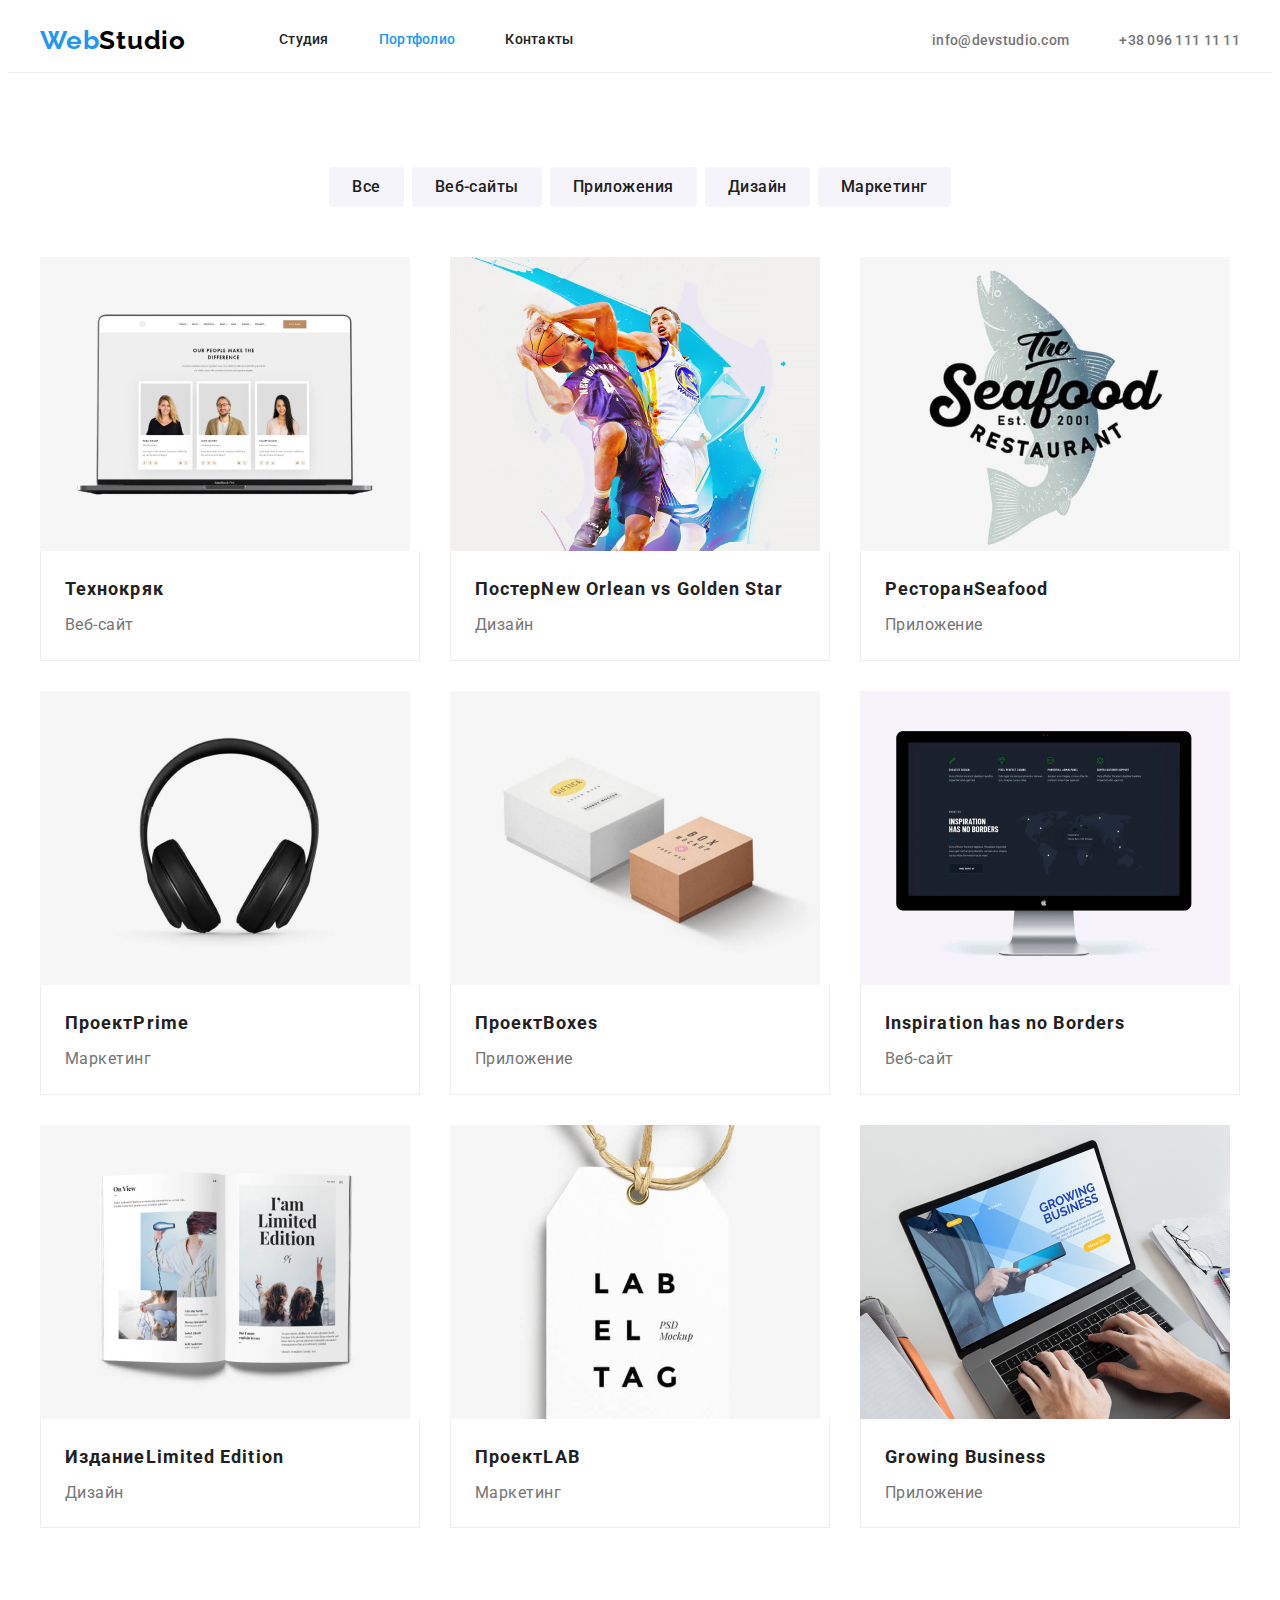
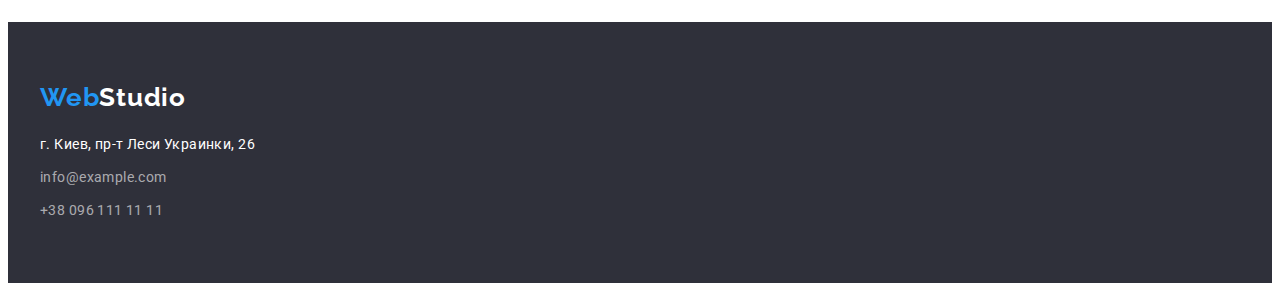
==== portfolio.html @ 02477a1e "Pre home work4" ====
<!DOCTYPE html>
<html lang="en">
<head>
    <meta charset="UTF-8">
    <meta http-equiv="X-UA-Compatible" content="IE=edge">
    <meta name="viewport" content="width=device-width, initial-scale=1.0">
    <title>Портфолио</title>
    <link rel="preconnect" href="https://fonts.gstatic.com">
    <link href="https://fonts.googleapis.com/css2?family=Raleway:wght@700&family=Roboto:wght@400;500;700;900&display=swap" 
    rel="stylesheet">
    <link rel="stylesheet" href="https://cdnjs.cloudflare.com/ajax/libs/modern-normalize/1.0.0/modern-normalize.min.css" 
    integrity="sha512-ISS7cAi1PEhQ8jnbJpJZMd29NlhNj4AWYyLOSp2CE/CsHxTCu+r+t0D2yoJudVrd0/8fTVPUVDzY5Tvli75u/g==" crossorigin="anonymous"/>
    <link rel="stylesheet" href="./css/styles.css">
</head>
<body>
    <header class="header">
        <div class="container header-container">
        <nav class="navigation">
            <a href="/" lang="en" class="header-logo logopart1 link">Web<span class="header-logopart2 link">Studio</span>
            </a>
            <ul class="navigation-list list">
                <li class="navigation-item">
                    <a class="navigation-link link" href="./index.html">Студия</a></li>
                <li class="navigation-item">
                    <a class="navigation-link link active-link" href="./portfolio.html">Портфолио</a></li>
                <li class="navigation-item">
                    <a class="navigation-link link" href="">Контакты</a></li> 
            </ul>
        </nav> 
        <ul class="contact-list list">  
            <li class="contact-item"><a class="mail-link link" href="mailto:info@devstudio.com" lang="en">  info@devstudio.com </a>
            </li>
            <li class="contact-item"><a class="tel-link link" href="tel:+380961111111">+38 096 111 11 11</a>
            </li>
        </ul>
    </div>          
    </header>
    <main>
     <!--project selector-->
    <section>
        <div class="container project-container">  
     <h2 class="visually-hidden">Выбор примеров наших работ</h2>
         <ul class="selector-list list">
            <li class="selector-item">
                <button class="selector-btn first-btn" type="button">Все</button>
            </li>
            <li class="selector-item">
                <button class="selector-btn second-btn" type="button">Веб-сайты</button>
            </li>
            <li class="selector-item">
                <button class="selector-btn third-btn" type="button">Приложения</button>
            </li>
            <li class="selector-item">
                <button class="selector-btn fourth-btn" type="button">Дизайн</button>
            </li>
            <li class="selector-item">
                <button class="selector-btn fifth-btn" type="button">Маркетинг</button>
            </li>
         </ul>    
     <!--project examples-->
     <h2 class="visually-hidden">Примеры наших работ</h2>
        <ul class="project-list list">
            <li class="project-item">
                <a class="project-link link" href="">
                    <img class="project-item-img" src="./images/projectexamples/website-technokjak.jpg"
                     alt="вебсайт на мониторе" width="370" height="294">
                     <div class="project-description">
                    <h3 class="project-name">Технокряк</h3>
                    <p class="project-type">Веб-сайт</p>
                    </div>
                </a> 
            </li>
            <li class="project-item"> 
                <a class="project-link link" href="">
                <img class="project-item-img" src="./images/projectexamples/posters.jpg"
                 alt="постер с баскетболистами" width="370" height="294">
                 <div class="project-description">
                <h3 class="project-name">Постер<span lang=en>New Orlean vs Golden Star</span></h3>
                <p class="project-type">Дизайн</p>
                </div>
                </a>
            </li>
            <li class="project-item">
                <a class="project-link link" href="">
                <img class="project-item-img" src="./images/projectexamples/app-seafood.jpg"
                alt="торговый знак ресторана" width="370" height="294">
                <div class="project-description">
                <h3 class="project-name">Ресторан<span lang=en>Seafood</span></h3>
                <p class="project-type">Приложение</p>
                </div>
                </a>    
            </li>
            <li class="project-item">
                <a class="project-link link" href="">
                <img class="project-item-img" src="./images/projectexamples/marketing-prime.jpg"
                alt="наушники" width="370" height="294">
                <div class="project-description">
                <h3 class="project-name">Проект<span lang=en>Prime</span></h3>
                <p class="project-type">Маркетинг</p>
                </div>
                </a>   
            </li>
            <li class="project-item">
                <a class="project-link link" href="">
                <img class="project-item-img" src="./images/projectexamples/app-box.jpg"
                alt="две коробки" width="370" height="294">
                <div class="project-description">
                <h3 class="project-name">Проект<span lang=en>Boxes</span></h3>
                <p class="project-type">Приложение</p>
                </div>
                </a>    
            </li>
            <li class="project-item">
                <a class="project-link link" href="">
                <img class="project-item-img" src="./images/projectexamples/website-insperation.jpg"
                 alt="стильный монитор" width="370" height="294">
                 <div class="project-description">
                <h3 class="project-name" lang=en>Inspiration has no Borders</h3>
                <p class="project-type">Веб-сайт</p>
                </div> 
                </a>
            </li>           
            <li class="project-item">
                <a class=" project-link link" href="">
                <img class="project-item-img" src="./images/projectexamples/desing-edition.jpg"
                alt="разворот книги" width="370" height="294">
                <div class="project-description">
                <h3 class="project-name">Издание<span lang=en>Limited Edition</span></h3>
                <p class="project-type">Дизайн</p>
                </div>
                </a>
            </li>
            <li class="project-item">
                <a class="project-link link" href="">
                <img class="project-item-img" src="./images/projectexamples/marketing-lab.jpg"
                alt="изображение этикетки" width="370" height="294">
                <div class="project-description">
                <h3 class="project-name">Проект<span lang=en>LAB</span></h3>
                <p class="project-type">Маркетинг</p>
                </div>
                </a>    
            </li>            
            <li class="project-item">
                <a class="project-link link" href="">
                <img class="project-item-img" src="./images/projectexamples/app-grow.jpg"
                alt="рабочее место бизнесмена" width="370" height="294">
                <div class="project-description">
                <h3 class="project-name" lang=en>Growing Business</h3>
                <p class="project-type">Приложение</p>
                </div>
                </a>    
            </li>
            </ul>
        </div>
    </section>
    </main>
    <!--contacts-->
    <footer class="footer">
        <div class="container footer-container">
        <h3 class="visually-hidden">Как с нами связаться</h3>
        <a href="/" lang="en" class="footer-logo logopart1 link">Web<span class="footer-logopart2 link">Studio</span>
        </a>
        <address class="address">
            <ul class="address-list list">
                <li class="address-item">
                    <a class="address-link link" href="https://goo.gl/maps/XUvR72vDCjaBUCEy9"  target="_blank" rel="noopener noreferrer">
                    г. Киев, пр-т Леси Украинки, 26</a>
                </li>
                <li class="address-item"><a class="footer-mail-link link" href="mailto:info@example.com" lang="en">  info@example.com </a>
                </li>
                <li class="address-item"><a class="footer-tel-link link" href="tel:+380961111111">+38 096 111 11 11</a>
                </li>
            </ul>
        </address>
    </div>   
    </footer>
</body>
</html>
---- css/styles.css ----
:root {
    --main-font: "Roboto", sans-serif; 
    --secondary-font: "Raleway", sans-serif;
    --accent-color: #2196F3;
    --main-color: #212121;
    --secondary-collor: #757575;
    --contrast-color: #FFFFFF;
    --secondblack-color:  #000000;
    --header-line-color:#ECECEC;
    --footer-text-color: rgba(255, 255, 255, 0.6);
    --footer-color: #2F303A;
    --section-color: #F5F4FA;
    --project-border-color: #EEEEEE;
    --section-top: 94px;
    --section-btm: 94px;
}

body {  
    font-family: var(--main-font); 
}
h1,
h2,
h3,
h4,
h5,
h6,
p {
  margin: 0;
}

ul,
ol {
  margin: 0;
  padding: 0;
}
img {
  display: block;
}   
.link {
    text-decoration: none;
}
.list {
    list-style: none;
    }

.address {
    font-style: normal;
}

.visually-hidden {
    position: absolute !important;
    clip: rect(1px 1px 1px 1px); /* IE6, IE7 */
    clip: rect(1px, 1px, 1px, 1px);
    padding: 0 !important;
    border: 0 !important;
    height: 1px !important;
    width: 1px !important;
    overflow: hidden;
  }
  
  .container {
   margin: 0 auto;
   padding-left: 15px;
   padding-right: 15px;
   width: 1200px;
  }

/*====================COMPONENTS===========================*/
.logopart1 {
    font-family: var(--secondary-font);
    font-weight: bold;
    font-size: 26px;
    line-height: 1.19;
    letter-spacing: 0.03em;
    
    color: var(--accent-color);
}
.title {
    font-weight: bold;
    font-size: 36px;
    line-height: 1.17;
    letter-spacing: 0.03em;
    text-align: center;
    
    color: var(--main-color);
    margin-bottom: 50px;
    }
button {
    border: 1px solid transparent;
    outline-style: none;
    }
/*====================END COMPONENTS===========================*/

/*====================HEADER===========================*/
.header-container {
    display: flex;
    align-items: center;
}
.navigation{
    display: flex;
    align-items: center;
}
.navigation-list{
    display: flex;
    align-items: center;
}
.contact-list{
    display: flex;
    align-items: center;
    margin-left: auto;
}
.header-logopart2 {
    font-family: var(--secondary-font);
    font-weight: bold;
    font-size: 26px;
    line-height: 1.19;
    letter-spacing: 0.03em;
    
    color: var(--secondblack-color);      
}
.header-logo{
    margin-right: 93px;
}
.navigation-item:not(:last-child) {
    margin-right: 50px;
  }
.navigation-link {
    display: block;
    padding-top: 24px;
    padding-bottom: 24px;

    font-weight: 500;
    font-size: 14px;
    line-height: 1.14;
    letter-spacing: 0.02em;
    
    color: var(--main-color);  
}
.navigation-link:hover,
.navigation-link:focus {
    color: var(--accent-color);
} 
.active-link {
    color:var(--accent-color)
}
.mail-link {
    font-weight: 500;
    font-size: 14px;
    line-height: 1.14;
    letter-spacing: 0.02em;

    color: var(--secondary-collor);
}
.contact-item:first-child {
    margin-right: 50px;
}
.tel-link {
    font-weight: 500;
    font-size: 14px;
    line-height: 1.14;
    letter-spacing: 0.02em;

    color: var(--secondary-collor);
}
.mail-link:hover,
.mail-link:focus {
color: var(--accent-color);
}
.tel-link:hover,
.tel-link:focus {
color: var(--accent-color);
}
.header{
     border-bottom: 1px solid var(--header-line-color);
}
/*.header-container{
    padding-top: 24px;
    padding-bottom: 24px;
}*/
/*====================END HEADER===========================*/

/*====================HERO===========================*/
.hero{
    background-color: var(--footer-color);
}
.hero-title {
    font-weight: 900;
    font-size: 44px;
    line-height: 1.36;
    letter-spacing: 0.06em;
    text-align: center;
    text-transform: uppercase;
    color: var(--contrast-color);
    max-width: 696px;
    margin: 0 auto 30px;
    }
.hero-btn {
    font-weight: bold;
    font-size: 16px;
    line-height: 1.88;
    cursor: pointer;

    color: var(--contrast-color);
    background: var(--accent-color);
    border-radius: 4px;
    padding: 10px 32px;
    min-width: 200px;
    text-align: center;
    box-shadow: 0px 4px 4px rgba(0, 0, 0, 0.25);
}
.hero-container{
    text-align: center;
    padding: 200px 15px;
}
/*====================END HERO===========================*/

/*====================ADVANTAGES===========================*/
.advantage-container{
    display: flex;
    align-items: center;
    padding-top: var(--section-top);
    padding-bottom:var(--section-btm);
}
.advantages-list{
    display: flex;
    align-items: center;
    width: 1170px;
}
.advantage-item{
    flex-basis: calc(100% /4 - 30px);
    min-width: 270px;
}
.advantage-item:not(:last-child) {
    margin-right: 30px;
}
.advantage-name {
    font-weight: bold;
    font-size: 14px;
    line-height: 1.14;
    letter-spacing: 0.03em;
    text-transform: uppercase;
    
    color: var(--main-color);
    margin-bottom: 10px;
}
.advantage-description {
    font-size: 14px;
    line-height: 1.71;
    letter-spacing: 0.03em;

    color: var(--secondary-collor);
}
/*====================END ADVANTAGES===========================*/

/*====================WHAT WE DO===========================*/
.doing-container{
    padding-bottom: var(--section-btm);
}
.doing-list{
    display: flex;
    flex-wrap: wrap;
    align-items: center;
    margin-left: -30px;
    margin-top: -30px;
}
.doing-item {
    flex-basis: calc(100% /3 - 30px);
    margin-left: 30px;
    margin-top: 30px;
}
/*====================END WHAT WE DO===========================*/

/*====================TEAM===========================*/
.worker-list{
    display: flex;
    flex-wrap: wrap;
    align-items: center;
    margin-left: -30px;
    margin-top: -30px;
}
.worker-item{
    flex-basis: calc(100% / 4 - 30px);
    margin-left: 30px;
    margin-top: 30px;
}
.worker-name {
font-weight: 500;
font-size: 16px;
line-height: 1.19;
letter-spacing: 0.03em;

color: var(--main-color);
margin-bottom: 10px;
} 
.position-name {
font-weight: normal;
font-size: 16px;
line-height: 1.19;
letter-spacing: 0.03em;

color: var(--secondary-collor);
}
.team{
background-color: var(--section-color);
}
.team-container{
    padding-top: var(--section-top);
    padding-bottom: var(--section-btm);
}
.worker-description{
    background: var(--contrast-color);
    padding-top: 30px;
    padding-bottom: 30px;

    text-align: center;
    border-radius: 0px 0px 4px 4px;
    box-shadow: 0px 1px 3px rgba(0, 0, 0, 0.12), 0px 1px 1px rgba(0, 0, 0, 0.14), 0px 2px 1px rgba(0, 0, 0, 0.2);
}
.worker-item-img{
    box-shadow: 0px 1px 3px rgba(0, 0, 0, 0.12), 0px 1px 1px rgba(0, 0, 0, 0.14), 0px 2px 1px rgba(0, 0, 0, 0.2);
}
/*====================END TEAM===========================*/
/*====================FOOTER===========================*/
.footer-logo{
    display: inline-block;
    margin-bottom: 20px;
}
.footer-logopart2 {
    font-family: var(--secondary-font);
    font-weight: bold;
    font-size: 26px;
    line-height: 1.19;
    letter-spacing: 0.03em;
    color: var(--contrast-color);
}
.address-link {
font-weight: normal;
font-size: 14px;
line-height: 1.71;
letter-spacing: 0.03em;
color: var(--contrast-color);
display: inline-block;
}
.address-item + .address-item {
margin-top: 9px;
} 
.footer-mail-link,
.footer-tel-link 
 {
    font-family:var(--main-font);
    font-weight: normal;
    font-size: 14px;
    line-height: 1.71;
    letter-spacing: 0.03em;
    color:var(--footer-text-color);
    display: inline-block;
}
.footer {
background-color:var(--footer-color);
}
.footer-container {
    padding-top: 60px;
    padding-bottom: 60px;
}
/*====================END FOOTER===========================*/

/*====================PROJECT SELECTOR===========================*/ 
.selector-list{
    display: flex;
    justify-content: center;
    margin-bottom: 50px;

}
.selector-item:not(:last-child){
    margin-right: 8px;  
}
.selector-btn {
    font-family: var(--main-font);
    font-weight: 500;
    font-size: 16px;
    line-height: 1.63;
    letter-spacing: 0.03em;
    
    color: var(--main-color);
    background: var(--section-color);
    border-radius: 4px;
    padding: 6px 22px;

    cursor: pointer;
}

.selector-btn:hover,
.selector-btn:focus {
    color: var(--contrast-color);
    background: var(--accent-color);
    box-shadow: 0px 3px 1px rgba(0, 0, 0, 0.1), 0px 1px 2px rgba(0, 0, 0, 0.08), 0px 2px 2px rgba(0, 0, 0, 0.12);
}
.first-btn{
    min-width: 73px;
}
.second-btn{
    min-width: 128px;
}
.third-btn{
    min-width: 145px;
}
.fourth-btn{
    min-width: 103px;
}
.fifth-btn{
  min-width: 130px;  
}
.project-container{
        padding-top: var(--section-top);
        padding-bottom: var(--section-btm);
    
    }

/*====================END PROJECT SELECTOR===========================*/

/*====================PROJECT EXAMPLES===========================*/
.project-list{
    display: flex;
    flex-wrap: wrap;
    margin: -15px;
    align-items: center;
    /*margin-left: -30px;
    margin-top: -30px;*/

}
.project-item{
    flex-basis: calc(100% / 3 - 30px);
    /*margin-left: 30px;
    margin-top: 30px;*/
    margin: 15px;
}
.project-item:hover,
.project-item:focus {
    box-shadow: 0px 1px 1px rgba(0, 0, 0, 0.12), 0px 4px 4px rgba(0, 0, 0, 0.06), 1px 4px 6px rgba(0, 0, 0, 0.16);
}
.project-name {
    font-family: var(--main-font);
    font-weight: bold;
    font-size: 18px;
    line-height: 2.00;
    letter-spacing: 0.06em;
    
    color: var(--main-color);
    margin-bottom: 4px; 
}
.project-type {
    font-family: Roboto;
    font-weight: normal;
    font-size: 16px;
    line-height: 1.8;
    letter-spacing: 0.03em;

    color: var(--secondary-collor);
}
.project-description{
    padding: 20px 24px;
    border: 1px solid var(--project-border-color);
    border-top: none;
}
/*====================END PROJECT EXAMPLES===========================*/
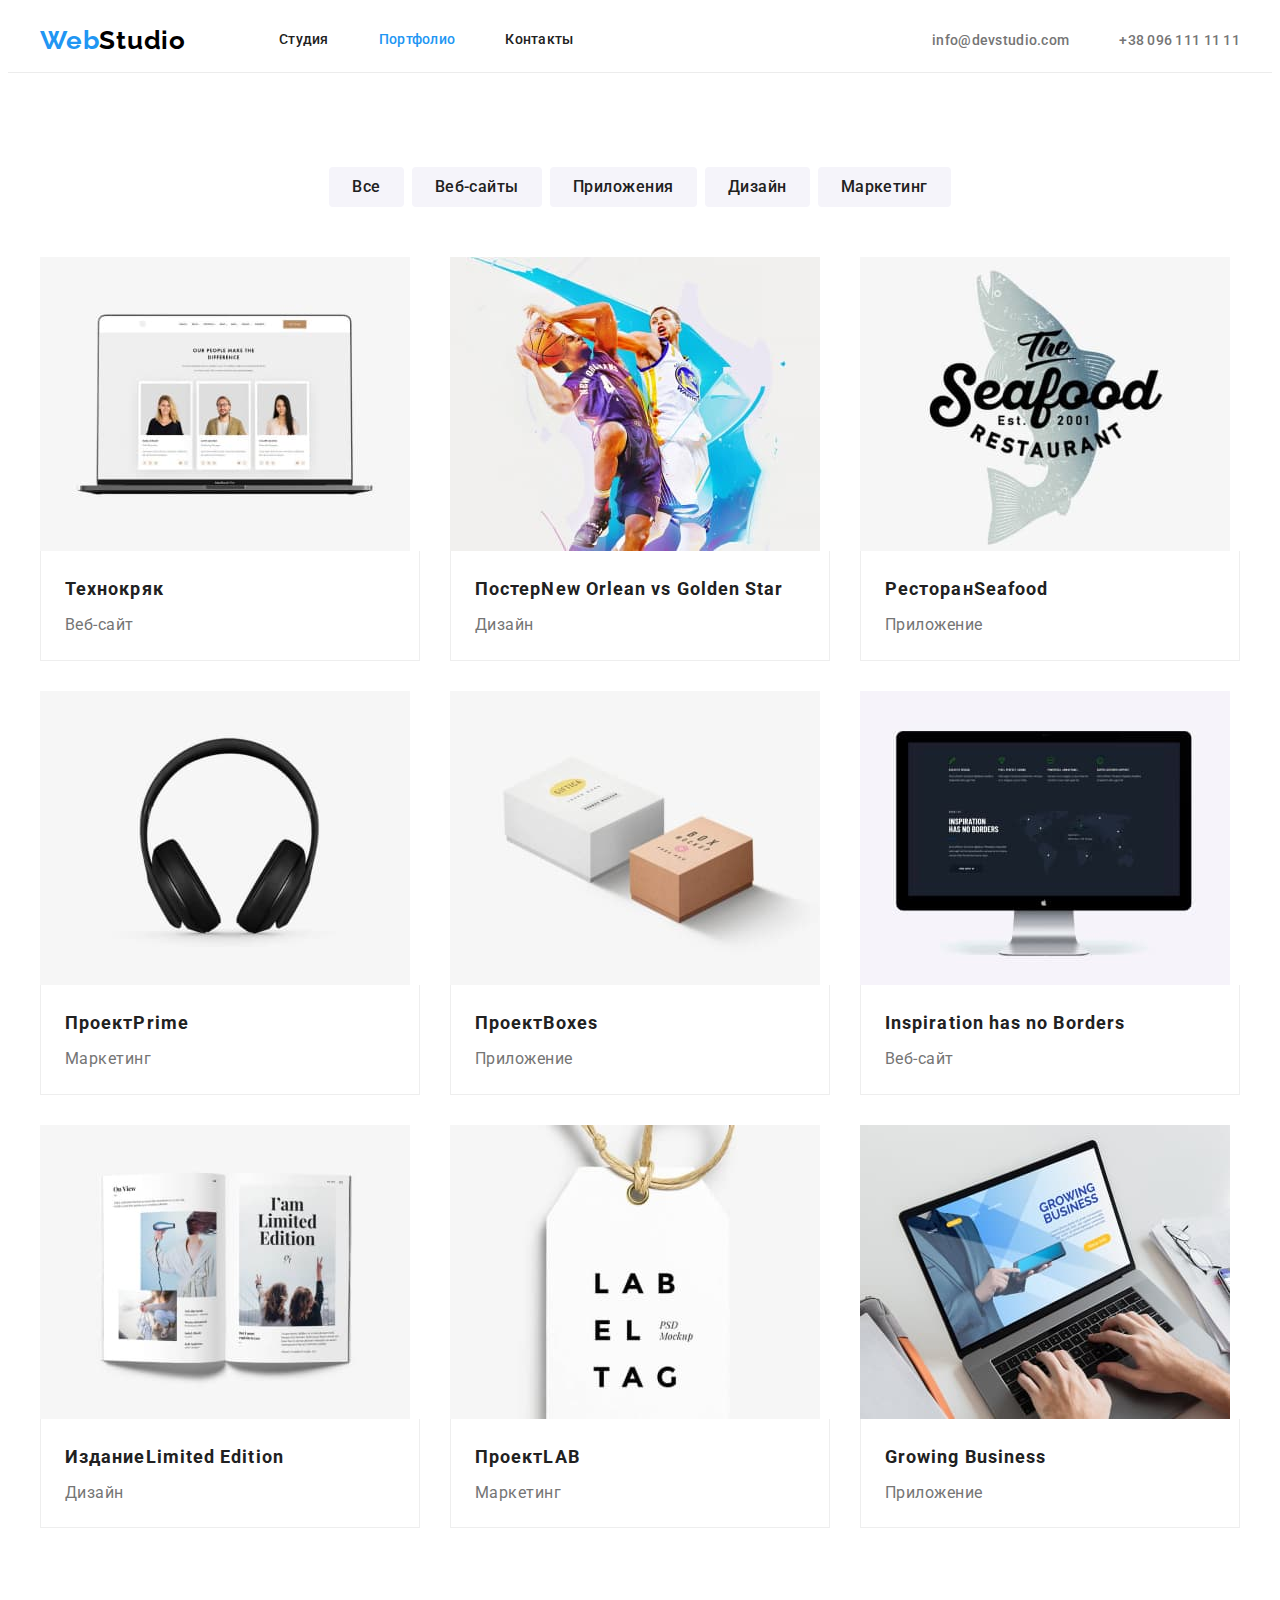
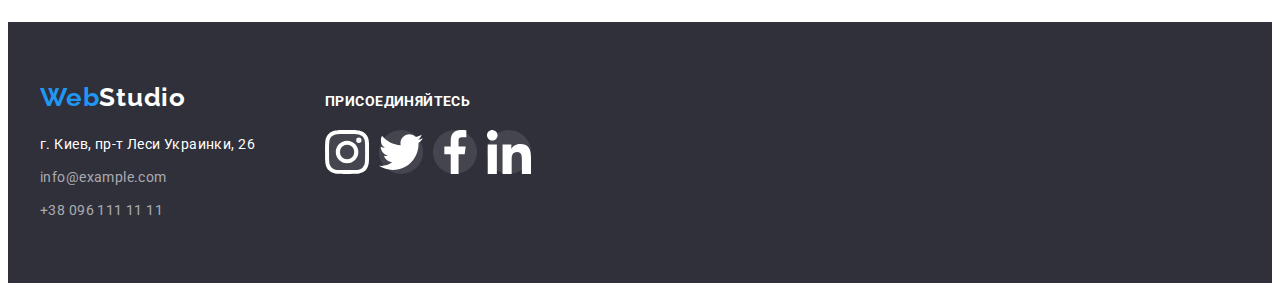
==== commit 16259053: "socia&client link" ====
--- a/portfolio.html
+++ b/portfolio.html
@@ -157,6 +157,7 @@
     <!--contacts-->
     <footer class="footer">
         <div class="container footer-container">
+        <section class="contact">
         <h3 class="visually-hidden">Как с нами связаться</h3>
         <a href="/" lang="en" class="footer-logo logopart1 link">Web<span class="footer-logopart2 link">Studio</span>
         </a>
@@ -172,7 +173,39 @@
                 </li>
             </ul>
         </address>
-    </div>   
+        </section>
+
+        <section class="social">
+        <h2 class="visually-hidden">Мы в соцсетях</h2>
+        <b class="join">Присоединяйтесь</b>
+        <ul class="social-link-list list">
+            <li class="social-link-item"><a href="" class="social-link-icon-footer link" target="_blank" rel="noopener noreferrer">
+                <svg class="social-list-icon">
+                    <use href="./images/icons.svg#icon-instagram"></use>
+                </svg>  
+            </a>
+            </li>
+            <li class="social-link-item"><a href="" class="social-link-icon-footer link" target="_blank" rel="noopener noreferrer">
+                <svg class="social-list-icon">
+                    <use href="./images/icons.svg#icon-twitter"></use>
+                </svg>  
+            </a>
+            </li>
+            <li class="social-link-item"><a href="" class="social-link-icon-footer link" target="_blank" rel="noopener noreferrer">
+                <svg class="social-list-icon">
+                    <use href="./images/icons.svg#icon-facebook"></use>
+                </svg>  
+            </a>
+            </li>
+            <li class="social-link-item"><a href="" class="social-link-icon-footer link" target="_blank" rel="noopener noreferrer">
+                <svg class="social-list-icon">
+                    <use href="./images/icons.svg#icon-linkedin"></use>
+                </svg>  
+            </a>
+            </li>
+            </ul>
+        </section>
+    </div> 
     </footer>
 </body>
 </html>--- a/css/styles.css
+++ b/css/styles.css
@@ -10,7 +10,10 @@
     --footer-text-color: rgba(255, 255, 255, 0.6);
     --footer-color: #2F303A;
     --section-color: #F5F4FA;
+    --social-link-color:#AFB1B8;
     --project-border-color: #EEEEEE;
+    --bg-hero-color:#C4C4C4;
+    --hero-overlay: rgba(47, 48, 58, 0.4);
     --section-top: 94px;
     --section-btm: 94px;
 }
@@ -180,8 +183,19 @@
 /*====================END HEADER===========================*/
 
 /*====================HERO===========================*/
-.hero{
-    background-color: var(--footer-color);
+.overlay{
+    max-width: 1600px;
+    height: 600;
+    margin-left: auto;
+    margin-right: auto;
+    background-image: linear-gradient(
+        var(--hero-overlay),
+        var(--hero-overlay)
+        ), 
+    url("../images/hero/bg-img.jpg");
+    background-repeat: no-repeat;
+    background-size: cover;
+    background-color: var(--bg-hero-color);
 }
 .hero-title {
     font-weight: 900;
@@ -211,6 +225,7 @@
 .hero-container{
     text-align: center;
     padding: 200px 15px;
+
 }
 /*====================END HERO===========================*/
 
@@ -297,6 +312,7 @@
 font-size: 16px;
 line-height: 1.19;
 letter-spacing: 0.03em;
+margin-bottom: 16px;
 
 color: var(--secondary-collor);
 }
@@ -309,8 +325,7 @@
 }
 .worker-description{
     background: var(--contrast-color);
-    padding-top: 30px;
-    padding-bottom: 30px;
+    padding: 30px 32px;
 
     text-align: center;
     border-radius: 0px 0px 4px 4px;
@@ -319,8 +334,88 @@
 .worker-item-img{
     box-shadow: 0px 1px 3px rgba(0, 0, 0, 0.12), 0px 1px 1px rgba(0, 0, 0, 0.14), 0px 2px 1px rgba(0, 0, 0, 0.2);
 }
+.social-link-list{
+    display: flex;
+    align-items: center;
+    justify-content: space-between;
+}
+
+.social-link-icon{
+    display: flex;
+    justify-content: center;
+    align-items: center;
+    width: 44px;
+    height: 44px;
+    border-radius: 50%;
+    fill: var(--social-link-color);
+   
+}
+.social-link-icon:hover,
+.social-link-icon:focus {
+    background-color: var(--accent-color);
+}
+.social-link-icon:hover .social-list-icon,
+.social-link-icon:focus .social-list-icon {
+    fill: var(--contrast-color);
+}
 /*====================END TEAM===========================*/
+
+/*====================CLIENTS===========================*/
+.client-container{
+    padding-top: var(--section-btm);
+    padding-bottom: 88px;
+    
+}
+.client-list{
+    display: flex;
+    flex-wrap: wrap;
+    align-items: center;
+    margin: -15px;
+}
+.client-item {
+    display: flex;
+    justify-content: center;
+    align-items: center;
+    flex-basis: calc(100% /6 - 30px);
+}
+.client-site-link{
+    display: flex;
+    justify-content: center;
+    align-items: center;
+    width: 170px;
+    height: 90px;
+    margin: 15px;
+    background-color:var(--contrast-color);
+    border: 1px solid var(--social-link-color);
+    border-radius: 4px;
+}
+.client-site-link {
+    fill: var(--social-link-color);
+}
+
+.client-site-link:hover,
+.client-site-link:focus {
+    border: 1px solid var(--accent-color);
+}
+.client-site-link:hover .client-link-icon,
+.client-site-link:focus .client-link-icon {
+    fill: var(--accent-color);
+}
+
+/*====================END CLIENTS===========================*/
 /*====================FOOTER===========================*/
+.footer {
+    background-color:var(--footer-color);
+}
+.footer-container {
+    display: flex;
+    align-items: baseline;
+    padding-top: 60px;
+    padding-bottom: 60px;
+}
+.contact{
+    margin-right: 70px;
+}
 .footer-logo{
     display: inline-block;
     margin-bottom: 20px;
@@ -355,13 +450,36 @@
     color:var(--footer-text-color);
     display: inline-block;
 }
-.footer {
-background-color:var(--footer-color);
-}
-.footer-container {
-    padding-top: 60px;
-    padding-bottom: 60px;
-}
+.social {
+    min-width: 206px;
+}
+.join {
+    display: block;
+    margin-bottom: 20px;
+    font-family:var(--main-font);
+    font-weight: bold;
+    font-size: 14px;
+    line-height: 1.14;
+    letter-spacing: 0.03em;
+    text-transform: uppercase;
+    
+    color: var(--contrast-color);
+}
+.social-link-icon-footer{
+    display: flex;
+    justify-content: center;
+    align-items: center;
+    width: 44px;
+    height: 44px;
+    border-radius: 50%;
+    fill: var(--contrast-color);
+    background-color:rgba(255, 255, 255, 0.1);
+}
+.social-link-icon-footer:hover,
+.social-link-icon-footer:focus {
+    background-color:var(--accent-color);
+}
+
 /*====================END FOOTER===========================*/
 
 /*====================PROJECT SELECTOR===========================*/ 
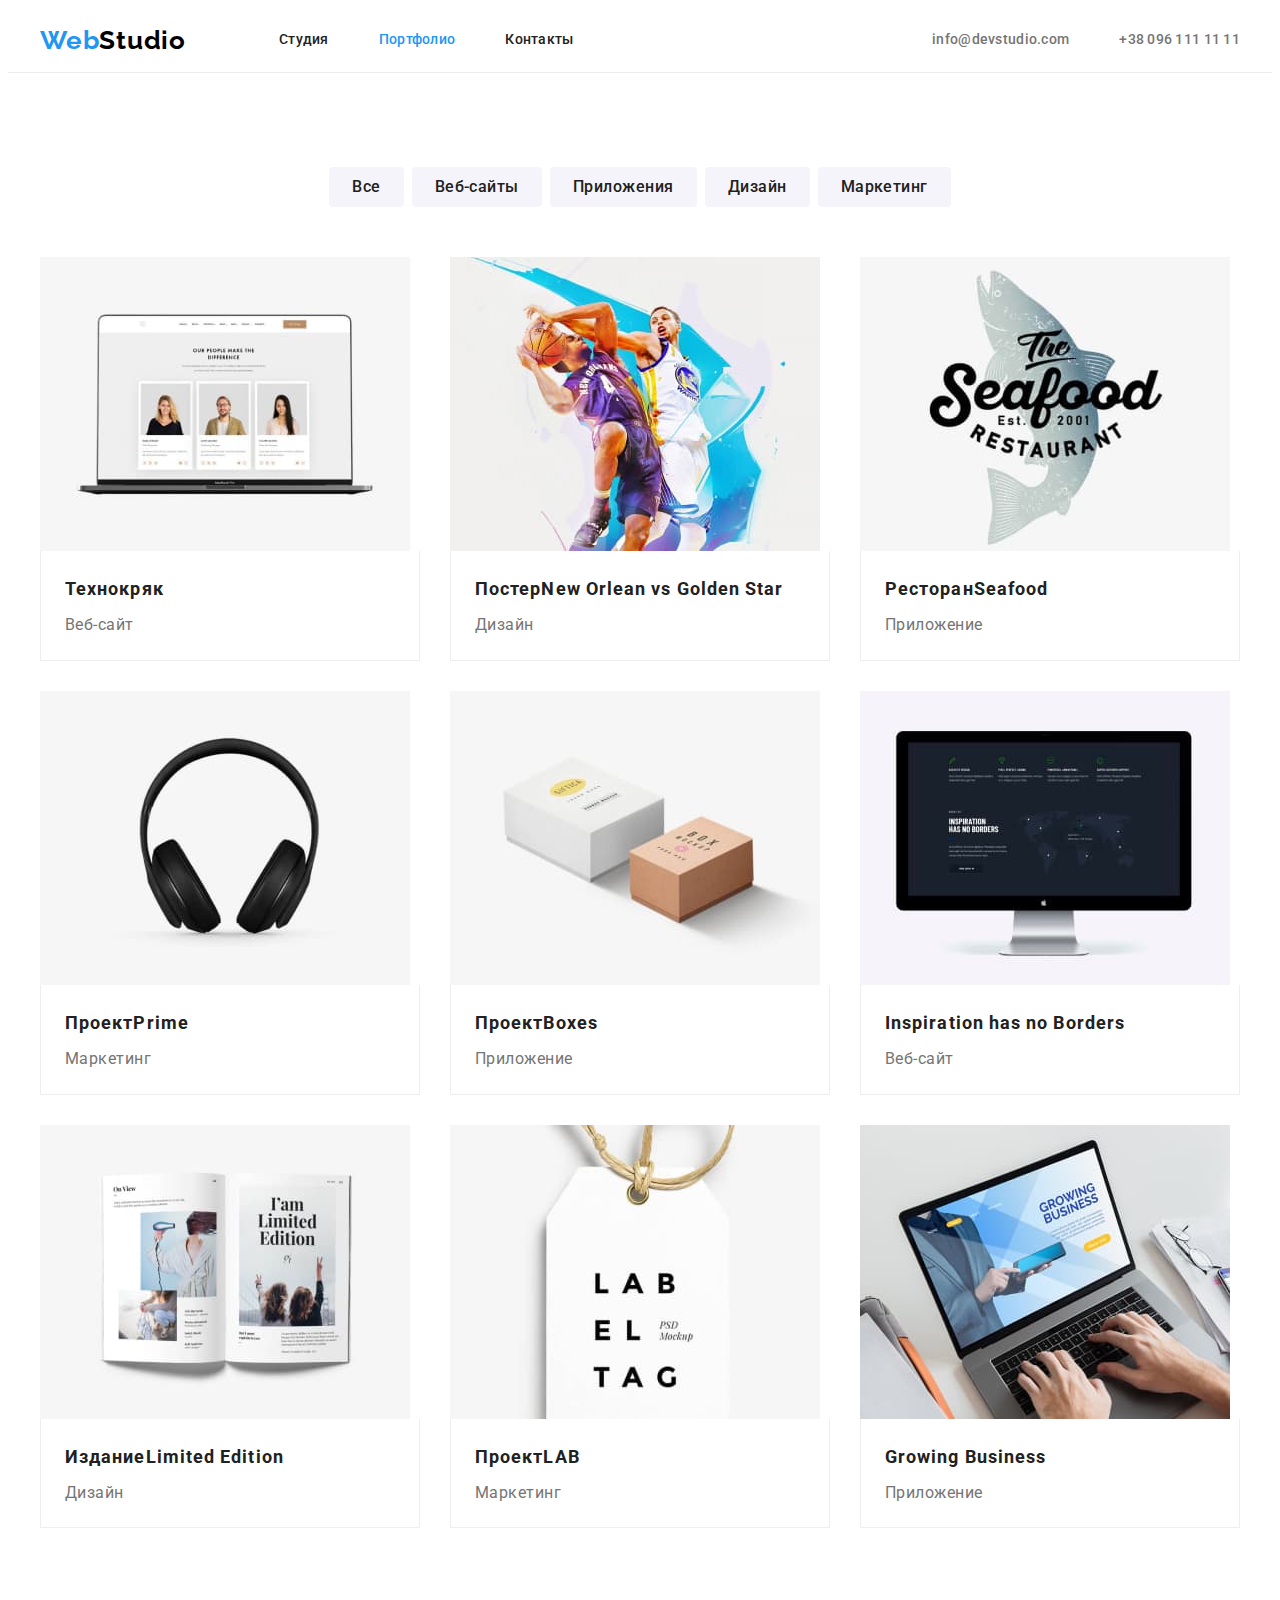
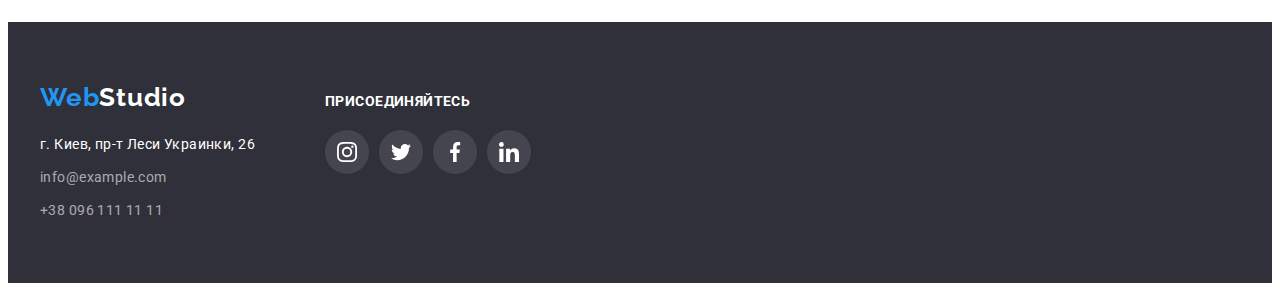
==== commit 9094bcc9: "all icons visible" ====
--- a/portfolio.html
+++ b/portfolio.html
@@ -180,25 +180,25 @@
         <b class="join">Присоединяйтесь</b>
         <ul class="social-link-list list">
             <li class="social-link-item"><a href="" class="social-link-icon-footer link" target="_blank" rel="noopener noreferrer">
-                <svg class="social-list-icon">
+                <svg class="social-list-icon" width="20px" height="20px">
                     <use href="./images/icons.svg#icon-instagram"></use>
                 </svg>  
             </a>
             </li>
             <li class="social-link-item"><a href="" class="social-link-icon-footer link" target="_blank" rel="noopener noreferrer">
-                <svg class="social-list-icon">
+                <svg class="social-list-icon" width="20px" height="20px">
                     <use href="./images/icons.svg#icon-twitter"></use>
                 </svg>  
             </a>
             </li>
             <li class="social-link-item"><a href="" class="social-link-icon-footer link" target="_blank" rel="noopener noreferrer">
-                <svg class="social-list-icon">
+                <svg class="social-list-icon" width="20px" height="20px">
                     <use href="./images/icons.svg#icon-facebook"></use>
                 </svg>  
             </a>
             </li>
             <li class="social-link-item"><a href="" class="social-link-icon-footer link" target="_blank" rel="noopener noreferrer">
-                <svg class="social-list-icon">
+                <svg class="social-list-icon" width="20px" height="20px">
                     <use href="./images/icons.svg#icon-linkedin"></use>
                 </svg>  
             </a>
--- a/css/styles.css
+++ b/css/styles.css
@@ -95,6 +95,9 @@
 /*====================END COMPONENTS===========================*/
 
 /*====================HEADER===========================*/
+.header{
+    border-bottom: 1px solid var(--header-line-color);
+}
 .header-container {
     display: flex;
     align-items: center;
@@ -147,6 +150,8 @@
     color:var(--accent-color)
 }
 .mail-link {
+    display: flex;
+    align-items: center;
     font-weight: 500;
     font-size: 14px;
     line-height: 1.14;
@@ -158,6 +163,8 @@
     margin-right: 50px;
 }
 .tel-link {
+    display: flex;
+    align-items: center;
     font-weight: 500;
     font-size: 14px;
     line-height: 1.14;
@@ -173,13 +180,15 @@
 .tel-link:focus {
 color: var(--accent-color);
 }
-.header{
-     border-bottom: 1px solid var(--header-line-color);
-}
-/*.header-container{
-    padding-top: 24px;
-    padding-bottom: 24px;
-}*/
+
+.mail-link-icon{
+    margin-right: 10px;
+    fill: currentColor;
+}
+.tel-link-icon{
+    margin-right: 10px;
+    fill: currentColor;
+}
 /*====================END HEADER===========================*/
 
 /*====================HERO===========================*/
@@ -265,6 +274,16 @@
 
     color: var(--secondary-collor);
 }
+.advantage-image{
+    display: flex;
+    justify-content: center;
+    align-items: center;
+    width: 270px;
+    height: 120px;
+    margin-bottom: 30px;
+    background-color: var(--section-color);
+    border-radius: 4px;
+}
 /*====================END ADVANTAGES===========================*/
 
 /*====================WHAT WE DO===========================*/
@@ -567,7 +586,7 @@
     margin-bottom: 4px; 
 }
 .project-type {
-    font-family: Roboto;
+    font-family: var(--main-color);
     font-weight: normal;
     font-size: 16px;
     line-height: 1.8;
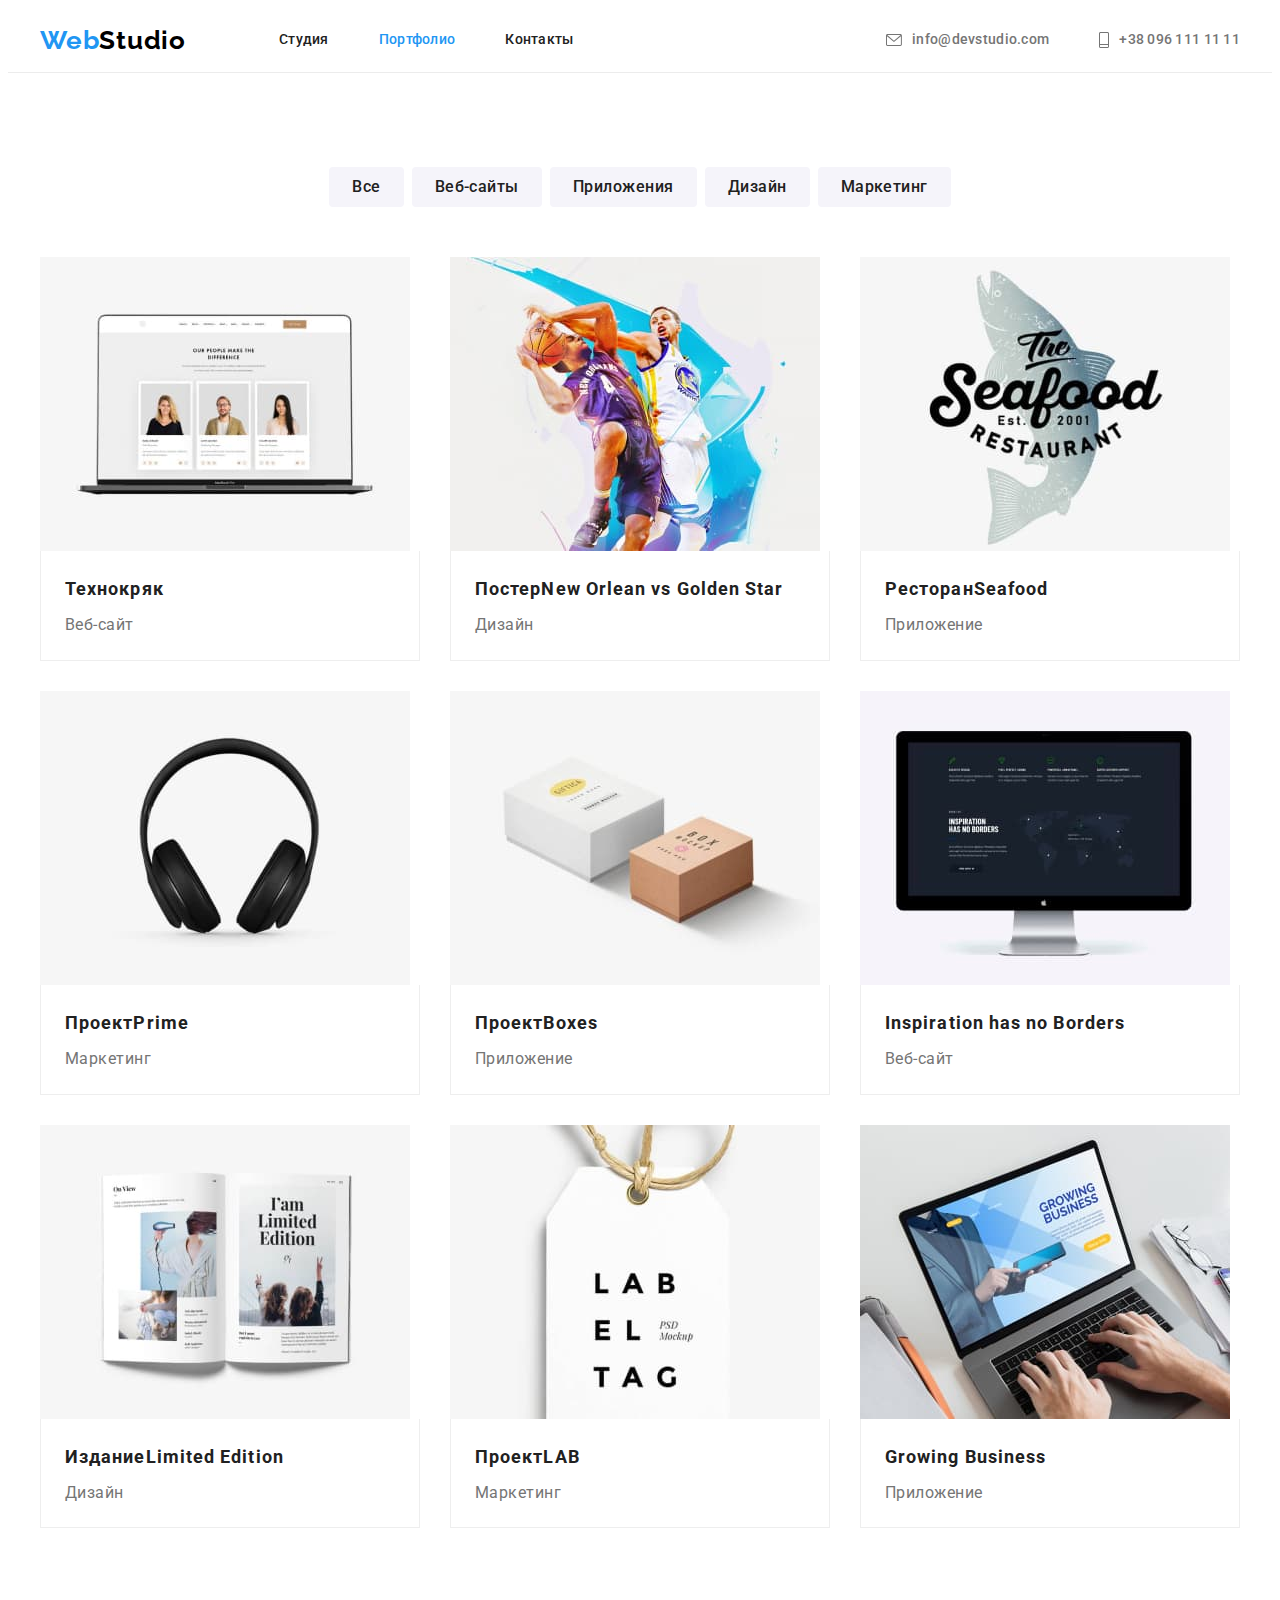
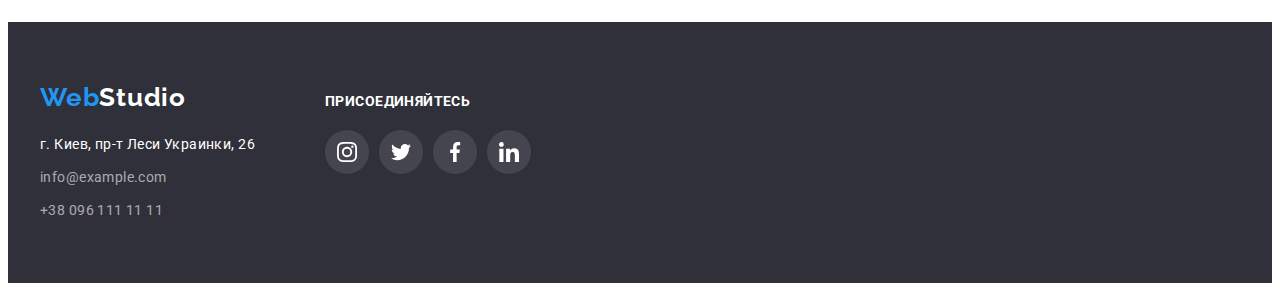
==== commit 5dcd1287: "changes for portfolio done" ====
--- a/portfolio.html
+++ b/portfolio.html
@@ -28,9 +28,21 @@
             </ul>
         </nav> 
         <ul class="contact-list list">  
-            <li class="contact-item"><a class="mail-link link" href="mailto:info@devstudio.com" lang="en">  info@devstudio.com </a>
-            </li>
-            <li class="contact-item"><a class="tel-link link" href="tel:+380961111111">+38 096 111 11 11</a>
+            <li class="contact-item">
+                <a class="mail-link link" href="mailto:info@devstudio.com" lang="en">
+                    <svg class="mail-link-icon" width="16px" height="12px" >
+                        <use href="./images/icons.svg#icon-envelope-hover"></use>
+                    </svg>
+                info@devstudio.com  
+                </a>
+            </li>
+            <li class="contact-item">
+                <a class="tel-link link" href="tel:+380961111111">
+                <svg class="tel-link-icon" width="10px" height="16px" >
+                    <use href="./images/icons.svg#icon-mobile"></use>
+                </svg> 
+                +38 096 111 11 11
+                </a>
             </li>
         </ul>
     </div>          
